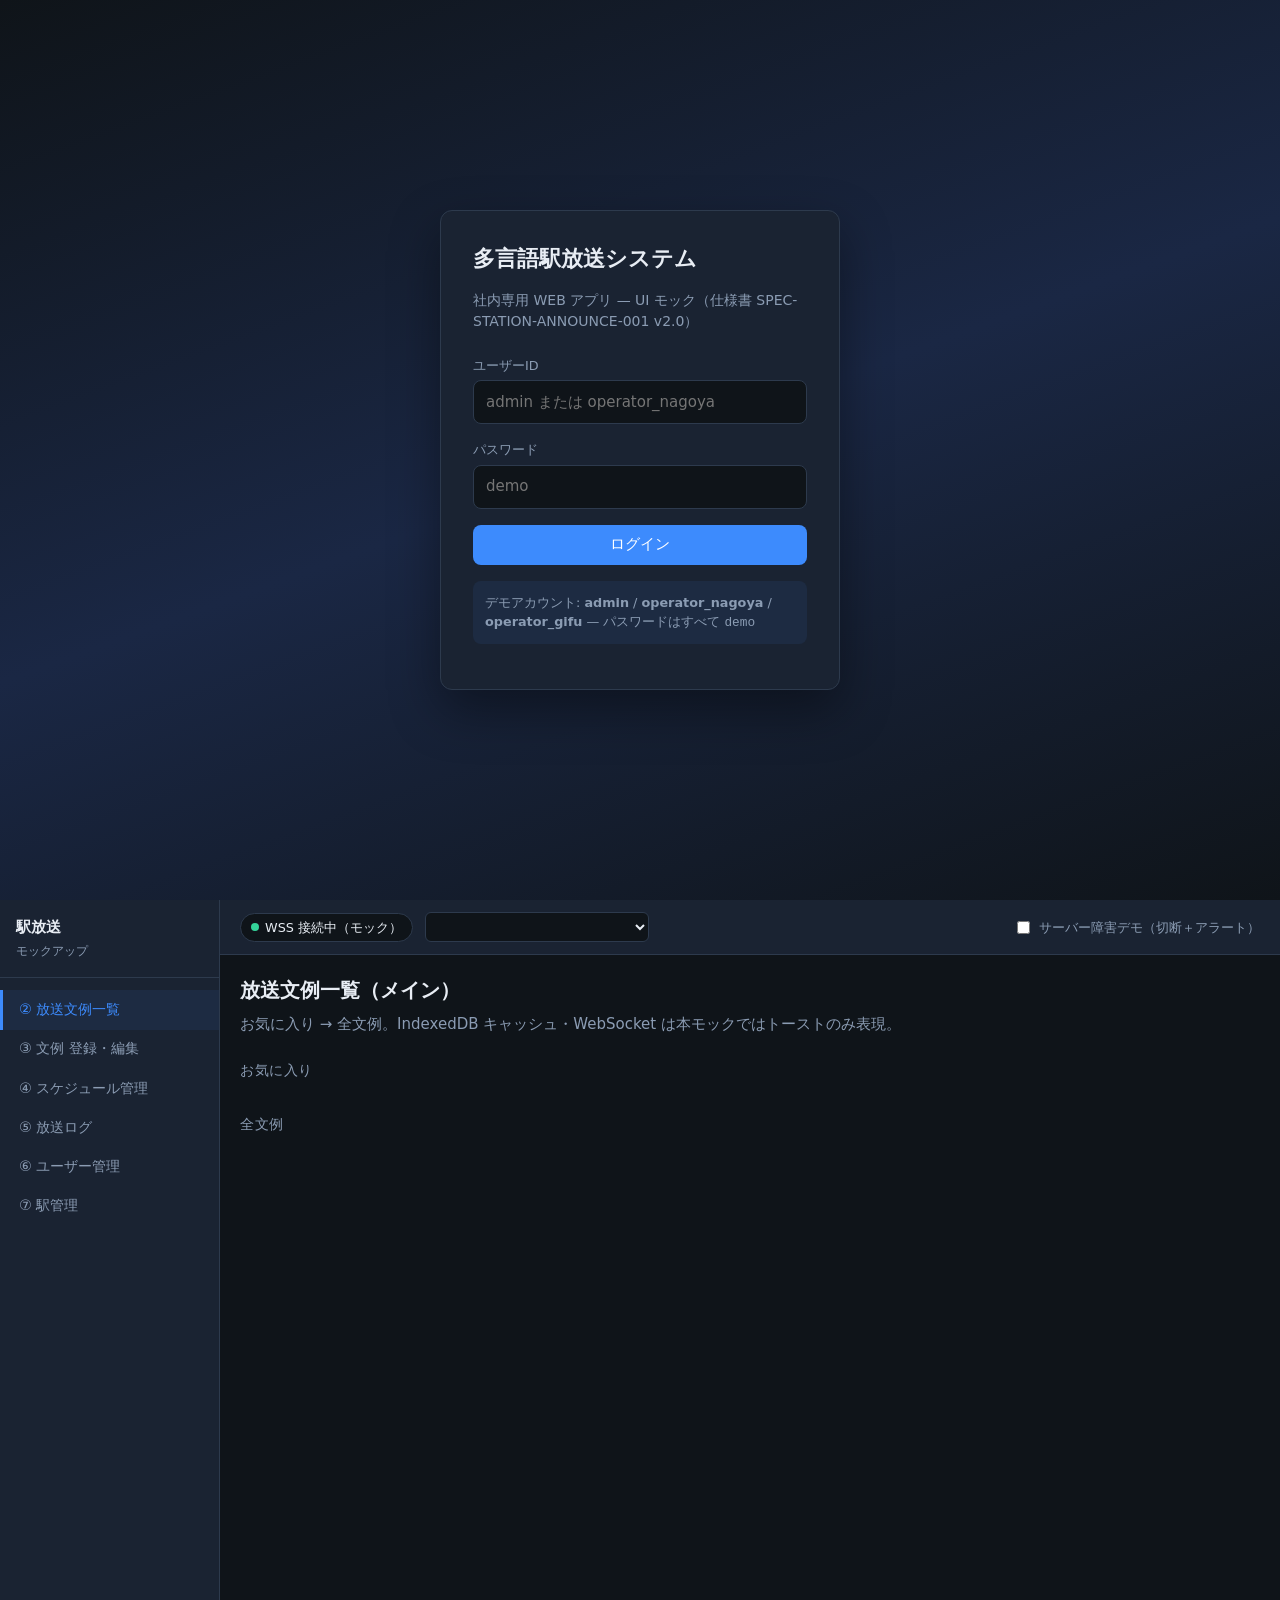
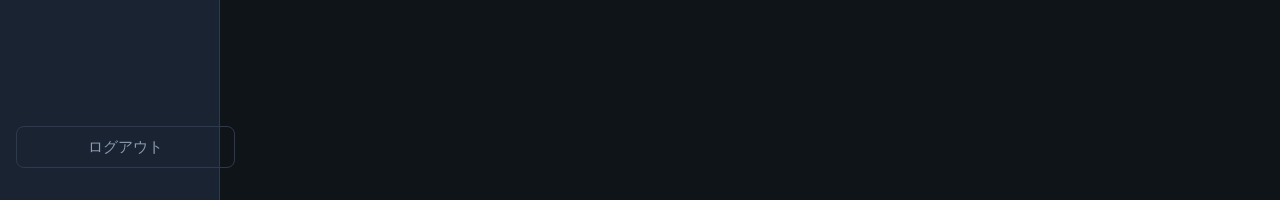
==== static/index.html @ 06a2d73e "first commit" ====
<!DOCTYPE html>
<html lang="ja">
  <head>
    <meta charset="utf-8" />
    <meta name="viewport" content="width=device-width, initial-scale=1" />
    <title>多言語駅放送（モック） — SPEC v2.0</title>
    <link rel="stylesheet" href="css/styles.css" />
  </head>
  <body>
    <div id="login-page" class="login-page">
      <div class="login-card">
        <h1>多言語駅放送システム</h1>
        <p class="sub">社内専用 WEB アプリ — UI モック（仕様書 SPEC-STATION-ANNOUNCE-001 v2.0）</p>
        <form id="form-login">
          <div class="form-group">
            <label for="login-user">ユーザーID</label>
            <input id="login-user" name="user" autocomplete="username" required placeholder="admin または operator_nagoya" />
          </div>
          <div class="form-group">
            <label for="login-pass">パスワード</label>
            <input id="login-pass" type="password" name="pass" autocomplete="current-password" required placeholder="demo" />
          </div>
          <button type="submit" class="btn btn-primary btn-block">ログイン</button>
        </form>
        <div id="audio-enable" class="audio-enable">
          <p>初回ログイン後: スケジュール放送のためブラウザの音声を有効にしてください（仕様 4.2 ①）。</p>
          <button type="button" id="btn-audio-enable" class="btn btn-secondary btn-block">音声を有効にする</button>
        </div>
        <p class="hint">
          デモアカウント: <strong>admin</strong> / <strong>operator_nagoya</strong> / <strong>operator_gifu</strong> — パスワードはすべて
          <code>demo</code>
        </p>
      </div>
    </div>

    <div id="app-shell" class="app-shell" hidden>
      <aside class="sidebar">
        <div class="brand">
          <strong>駅放送</strong>
          <span>モックアップ</span>
        </div>
        <a href="#" class="nav-item active" data-view="main">② 放送文例一覧</a>
        <a href="#" class="nav-item admin-only" data-view="broadcast-edit">③ 文例 登録・編集</a>
        <a href="#" class="nav-item" data-view="schedules">④ スケジュール管理</a>
        <a href="#" class="nav-item" data-view="logs">⑤ 放送ログ</a>
        <a href="#" class="nav-item admin-only" data-view="users">⑥ ユーザー管理</a>
        <a href="#" class="nav-item admin-only" data-view="stations">⑦ 駅管理</a>
        <div style="flex:1"></div>
        <p id="nav-user-label" style="padding:0 1rem;font-size:0.8rem;color:var(--muted);margin:0.5rem 0"></p>
        <button type="button" id="btn-logout" class="btn btn-ghost btn-block logout">ログアウト</button>
      </aside>

      <div class="main-area">
        <div class="top-bar">
          <div id="ws-pill" class="ws-pill">
            <span class="dot"></span>
            <span>WSS</span>
          </div>
          <select id="main-station" class="station-select lang-select" style="min-width:14rem" title="駅選択"></select>
          <div class="demo-controls">
            <label><input type="checkbox" id="demo-ws-fail" /> サーバー障害デモ（切断＋アラート）</label>
          </div>
        </div>
        <div id="alert-banner" class="alert-banner">
          サーバーに接続できません。スケジュール放送は停止中です。即時放送はローカルキャッシュの範囲で利用可能です。
        </div>

        <main class="content">
          <section id="view-main" class="view active">
            <h2>放送文例一覧（メイン）</h2>
            <p class="meta" style="margin-top:-0.5rem;color:var(--muted)">
              お気に入り → 全文例。IndexedDB キャッシュ・WebSocket は本モックではトーストのみ表現。
            </p>
            <p class="section-title">お気に入り</p>
            <div id="favorites-list" class="card-grid two"></div>
            <p class="section-title">全文例</p>
            <div id="all-broadcasts-list" class="card-grid two"></div>
          </section>

          <section id="view-broadcast-edit" class="view">
            <h2>放送文例 登録・編集（管理者）</h2>
            <div class="card" style="max-width:720px">
              <div class="form-group">
                <label>駅</label>
                <select id="edit-station-scope">
                  <option value="">全駅共通</option>
                  <option value="1">名古屋駅専用</option>
                  <option value="2">岐阜駅専用</option>
                </select>
              </div>
              <div class="form-group">
                <label for="edit-title">管理用タイトル</label>
                <input id="edit-title" placeholder="例: 終電のご案内" />
              </div>
              <div class="form-group">
                <label for="edit-text-ja">日本語テキスト</label>
                <textarea id="edit-text-ja" placeholder="日本語の放送文を入力"></textarea>
              </div>
              <button type="button" id="btn-translate" class="btn btn-secondary">翻訳（Translate モック）</button>
              <div class="form-group" style="margin-top:1rem">
                <label for="edit-text-en">英語</label>
                <textarea id="edit-text-en"></textarea>
              </div>
              <div class="form-group">
                <label for="edit-text-ko">韓国語</label>
                <textarea id="edit-text-ko"></textarea>
              </div>
              <div class="form-group">
                <label for="edit-text-zh">中国語（マンダリン）</label>
                <textarea id="edit-text-zh"></textarea>
              </div>
              <div style="display:flex;flex-wrap:wrap;gap:0.5rem;margin-top:0.5rem">
                <button type="button" id="btn-tts" class="btn btn-primary">音声生成（Polly→S3 モック）</button>
                <button type="button" class="btn btn-ghost btn-sm btn-preview" data-lang="ja-JP Kazuha">JA 試聴</button>
                <button type="button" class="btn btn-ghost btn-sm btn-preview" data-lang="en-US Joanna">EN 試聴</button>
                <button type="button" class="btn btn-ghost btn-sm btn-preview" data-lang="ko-KR Seoyeon">KO 試聴</button>
                <button type="button" class="btn btn-ghost btn-sm btn-preview" data-lang="cmn-CN Zhiyu">ZH 試聴</button>
              </div>
              <div style="margin-top:1rem;display:flex;justify-content:flex-end">
                <button type="button" id="btn-broadcast-save" class="btn btn-primary">この内容で放送文を登録（モック）</button>
              </div>
            </div>
          </section>

          <section id="view-schedules" class="view">
            <h2>スケジュール管理</h2>
            <p class="meta" style="margin-top:-0.5rem;color:var(--muted)">JST / once・weekly・interval 排他（仕様 5.3）。APScheduler・WSS はモック。</p>
            <div class="card" style="margin-bottom:1rem;overflow:auto">
              <div class="toolbar" style="padding:0 0 0.5rem 0">
                <label style="color:var(--muted);font-size:0.875rem;margin-right:0.5rem">駅フィルタ</label>
                <select id="sch-station-filter" class="station-select lang-select" style="min-width:12rem">
                  <option value="">全駅</option>
                </select>
              </div>
              <table class="data">
                <thead>
                  <tr>
                    <th>駅</th>
                    <th>文例</th>
                    <th>タイプ</th>
                    <th>内容</th>
                    <th>状態</th>
                    <th>操作</th>
                  </tr>
                </thead>
                <tbody id="schedules-tbody"></tbody>
              </table>
            </div>
            <h3 style="font-size:1rem;margin-bottom:0.75rem">新規追加（フォームのみ）</h3>
            <form id="form-schedule" class="card schedule-form" style="max-width:640px">
              <div class="form-group">
                <label>放送文例</label>
                <select id="sch-broadcast"></select>
              </div>
              <div class="form-group">
                <label for="sch-type">放送タイプ</label>
                <select id="sch-type">
                  <option value="once">一度限り</option>
                  <option value="interval">間隔指定</option>
                </select>
              </div>
              <div id="grp-once" class="form-group">
                <label>指定日時（JST）</label>
                <input type="datetime-local" />
              </div>
              <div id="grp-weekly" class="form-group" style="display:none">
                <label>曜日</label>
                <div id="weekly-days-row" style="display:flex;flex-wrap:wrap;gap:0.5rem;margin-bottom:0.35rem">
                  <label><input type="checkbox" value="mon" /> 月</label>
                  <label><input type="checkbox" value="tue" /> 火</label>
                  <label><input type="checkbox" value="wed" /> 水</label>
                  <label><input type="checkbox" value="thu" /> 木</label>
                  <label><input type="checkbox" value="fri" /> 金</label>
                  <label><input type="checkbox" value="sat" /> 土</label>
                  <label><input type="checkbox" value="sun" /> 日</label>
                </div>
                <div style="display:flex;flex-wrap:wrap;gap:0.5rem;margin-bottom:0.5rem;font-size:0.8rem">
                  <button type="button" id="btn-weekdays-all" class="btn btn-ghost btn-sm">平日すべて</button>
                  <button type="button" id="btn-weekend-all" class="btn btn-ghost btn-sm">土日すべて</button>
                </div>
                <label style="margin-top:0.5rem">放送時刻</label>
                <input type="time" id="weekly-time" value="09:00" />
              </div>
              <div id="grp-interval" class="form-group" style="display:none">
                <label>曜日</label>
                <div id="interval-days-row" style="display:flex;flex-wrap:wrap;gap:0.5rem;margin-bottom:0.35rem">
                  <label><input type="checkbox" value="mon" /> 月</label>
                  <label><input type="checkbox" value="tue" /> 火</label>
                  <label><input type="checkbox" value="wed" /> 水</label>
                  <label><input type="checkbox" value="thu" /> 木</label>
                  <label><input type="checkbox" value="fri" /> 金</label>
                  <label><input type="checkbox" value="sat" /> 土</label>
                  <label><input type="checkbox" value="sun" /> 日</label>
                </div>
                <div style="display:flex;flex-wrap:wrap;gap:0.5rem;margin-bottom:0.5rem;font-size:0.8rem">
                  <button type="button" id="btn-int-weekdays-all" class="btn btn-ghost btn-sm">平日すべて</button>
                  <button type="button" id="btn-int-weekend-all" class="btn btn-ghost btn-sm">土日すべて</button>
                </div>
                <div class="row two">
                  <div class="form-group">
                    <label>開始時刻</label>
                    <input type="time" id="interval-start" value="09:00" />
                  </div>
                  <div class="form-group">
                    <label>終了時刻</label>
                    <input type="time" id="interval-end" value="17:00" />
                  </div>
                </div>
                <div class="form-group">
                  <label>何分ごと</label>
                  <input type="number" id="interval-min" min="1" value="60" />
                </div>
              </div>
              <div id="grp-period" class="row two" style="display:grid;gap:0.75rem">
                <div class="form-group">
                  <label>有効開始日</label>
                  <input type="date" />
                </div>
                <div class="form-group">
                  <label>有効終了日</label>
                  <input type="date" />
                </div>
              </div>
              <button type="submit" class="btn btn-primary">追加（モック）</button>
            </form>
          </section>

          <section id="view-logs" class="view">
            <h2>放送ログ</h2>
            <div class="toolbar">
              <label style="color:var(--muted);font-size:0.875rem">日付フィルタ</label>
              <input type="date" id="log-date" />
            </div>
            <div class="card" style="overflow:auto">
              <table class="data">
                <thead>
                  <tr>
                    <th>駅</th>
                    <th>文例</th>
                    <th>放送日時</th>
                    <th>ステータス</th>
                  </tr>
                </thead>
                <tbody id="logs-tbody"></tbody>
              </table>
            </div>
            <p class="hint" style="margin-top:1rem">3ヶ月保持・日次削除は本番のみ（仕様 3.8）。</p>
          </section>

          <section id="view-users" class="view">
            <h2>ユーザー管理（管理者）</h2>
            <div class="card" style="overflow:auto">
              <table class="data">
                <thead>
                  <tr>
                    <th>ユーザーID</th>
                    <th>ロール</th>
                    <th>所属駅</th>
                    <th>操作</th>
                  </tr>
                </thead>
                <tbody id="users-tbody"></tbody>
              </table>
            </div>
            <p class="hint" style="margin-top:1rem">bcrypt + JWT は本番実装。ここは一覧モックのみ。</p>
          </section>

          <section id="view-stations" class="view">
            <h2>駅管理（管理者）</h2>
            <div class="card" style="overflow:auto">
              <table class="data">
                <thead>
                  <tr>
                    <th>駅名</th>
                    <th>状態</th>
                    <th>操作</th>
                  </tr>
                </thead>
                <tbody id="stations-tbody"></tbody>
              </table>
            </div>
          </section>
        </main>
      </div>
    </div>

    <div id="toast-area" class="toast-area" aria-live="polite"></div>

    <script src="js/mock-data.js"></script>
    <script src="js/app.js"></script>
  </body>
</html>
---- static/css/styles.css ----
:root {
  --bg: #0f1419;
  --surface: #1a2332;
  --border: #2d3a4d;
  --text: #e8edf4;
  --muted: #8b9cb3;
  --accent: #3d8bfd;
  --accent-dim: #2563c9;
  --success: #34d399;
  --warn: #fbbf24;
  --danger: #f87171;
  --font: "Hiragino Sans", "Hiragino Kaku Gothic ProN", "Noto Sans JP", system-ui, sans-serif;
}

* {
  box-sizing: border-box;
}

body {
  margin: 0;
  min-height: 100vh;
  font-family: var(--font);
  background: var(--bg);
  color: var(--text);
  font-size: 15px;
  line-height: 1.5;
}

a {
  color: var(--accent);
  text-decoration: none;
}

a:hover {
  text-decoration: underline;
}

.login-page {
  min-height: 100vh;
  display: flex;
  align-items: center;
  justify-content: center;
  padding: 1.5rem;
  background: linear-gradient(160deg, #0f1419 0%, #1a2744 50%, #0f1419 100%);
}

.login-card {
  width: 100%;
  max-width: 400px;
  background: var(--surface);
  border: 1px solid var(--border);
  border-radius: 12px;
  padding: 2rem;
  box-shadow: 0 20px 50px rgba(0, 0, 0, 0.4);
}

.login-card h1 {
  margin: 0 0 0.25rem;
  font-size: 1.35rem;
  font-weight: 600;
}

.login-card .sub {
  color: var(--muted);
  font-size: 0.875rem;
  margin-bottom: 1.5rem;
}

.form-group {
  margin-bottom: 1rem;
}

.form-group label {
  display: block;
  font-size: 0.8rem;
  color: var(--muted);
  margin-bottom: 0.35rem;
}

.form-group input,
.form-group select,
.form-group textarea {
  width: 100%;
  padding: 0.6rem 0.75rem;
  border: 1px solid var(--border);
  border-radius: 8px;
  background: var(--bg);
  color: var(--text);
  font: inherit;
}

.form-group textarea {
  min-height: 88px;
  resize: vertical;
}

.btn {
  display: inline-flex;
  align-items: center;
  justify-content: center;
  gap: 0.35rem;
  padding: 0.55rem 1rem;
  border: none;
  border-radius: 8px;
  font: inherit;
  font-weight: 500;
  cursor: pointer;
  transition: background 0.15s, opacity 0.15s;
}

.btn:disabled {
  opacity: 0.5;
  cursor: not-allowed;
}

.btn-primary {
  background: var(--accent);
  color: #fff;
}

.btn-primary:hover:not(:disabled) {
  background: var(--accent-dim);
}

.btn-secondary {
  background: var(--border);
  color: var(--text);
}

.btn-secondary:hover:not(:disabled) {
  filter: brightness(1.1);
}

.btn-ghost {
  background: transparent;
  color: var(--muted);
  border: 1px solid var(--border);
}

.btn-sm {
  padding: 0.35rem 0.65rem;
  font-size: 0.85rem;
}

.btn-block {
  width: 100%;
}

.hint {
  margin-top: 1rem;
  padding: 0.75rem;
  background: rgba(61, 139, 253, 0.08);
  border-radius: 8px;
  font-size: 0.8rem;
  color: var(--muted);
}

.app-shell {
  display: flex;
  min-height: 100vh;
}

.sidebar {
  width: 220px;
  flex-shrink: 0;
  display: flex;
  flex-direction: column;
  min-height: 100vh;
  background: var(--surface);
  border-right: 1px solid var(--border);
  padding: 1rem 0;
}

.sidebar .brand {
  padding: 0 1rem 1rem;
  border-bottom: 1px solid var(--border);
  margin-bottom: 0.75rem;
}

.sidebar .brand strong {
  display: block;
  font-size: 0.95rem;
}

.sidebar .brand span {
  font-size: 0.75rem;
  color: var(--muted);
}

.nav-item {
  display: block;
  padding: 0.55rem 1rem;
  color: var(--muted);
  font-size: 0.9rem;
  border-left: 3px solid transparent;
}

.nav-item:hover {
  color: var(--text);
  background: rgba(255, 255, 255, 0.04);
  text-decoration: none;
}

.nav-item.active {
  color: var(--accent);
  border-left-color: var(--accent);
  background: rgba(61, 139, 253, 0.08);
}

.nav-item.admin-only.hidden {
  display: none;
}

.sidebar .logout {
  margin: 1rem;
  margin-top: auto;
}

.main-area {
  flex: 1;
  display: flex;
  flex-direction: column;
  min-width: 0;
}

.top-bar {
  display: flex;
  flex-wrap: wrap;
  align-items: center;
  gap: 0.75rem;
  padding: 0.75rem 1.25rem;
  background: var(--surface);
  border-bottom: 1px solid var(--border);
}

.ws-pill {
  display: inline-flex;
  align-items: center;
  gap: 0.4rem;
  font-size: 0.8rem;
  padding: 0.25rem 0.6rem;
  border-radius: 999px;
  background: var(--bg);
  border: 1px solid var(--border);
}

.ws-pill .dot {
  width: 8px;
  height: 8px;
  border-radius: 50%;
  background: var(--success);
}

.ws-pill.disconnected .dot {
  background: var(--danger);
}

.alert-banner {
  display: none;
  padding: 0.65rem 1.25rem;
  background: rgba(248, 113, 113, 0.15);
  border-bottom: 1px solid var(--danger);
  color: #fecaca;
  font-size: 0.875rem;
}

.alert-banner.visible {
  display: block;
}

.content {
  padding: 1.25rem;
  flex: 1;
}

.view {
  display: none;
  max-width: 1100px;
}

.view.active {
  display: block;
}

.view h2 {
  margin: 0 0 1rem;
  font-size: 1.25rem;
  font-weight: 600;
}

.toolbar {
  display: flex;
  flex-wrap: wrap;
  gap: 0.75rem;
  align-items: center;
  margin-bottom: 1rem;
}

.station-select {
  min-width: 200px;
}

.card-grid {
  display: grid;
  gap: 0.75rem;
}

@media (min-width: 640px) {
  .card-grid.two {
    grid-template-columns: repeat(2, 1fr);
  }
}

.card {
  background: var(--surface);
  border: 1px solid var(--border);
  border-radius: 10px;
  padding: 1rem;
}

.card.favorite {
  border-color: rgba(61, 139, 253, 0.35);
}

.card h3 {
  margin: 0 0 0.35rem;
  font-size: 1rem;
}

.card .meta {
  font-size: 0.8rem;
  color: var(--muted);
  margin-bottom: 0.75rem;
}

.card .preview {
  font-size: 0.85rem;
  color: var(--muted);
  margin-bottom: 0.75rem;
  line-height: 1.45;
}

.card-actions {
  display: flex;
  flex-wrap: wrap;
  gap: 0.5rem;
  align-items: center;
}

.lang-select {
  font-size: 0.85rem;
  padding: 0.35rem 0.5rem;
  border-radius: 6px;
  border: 1px solid var(--border);
  background: var(--bg);
  color: var(--text);
}

.section-title {
  font-size: 0.85rem;
  color: var(--muted);
  text-transform: uppercase;
  letter-spacing: 0.04em;
  margin: 1.5rem 0 0.65rem;
}

.section-title:first-child {
  margin-top: 0;
}

.toast-area {
  position: fixed;
  bottom: 1rem;
  right: 1rem;
  z-index: 100;
  display: flex;
  flex-direction: column;
  gap: 0.5rem;
  max-width: 320px;
}

.toast {
  padding: 0.65rem 1rem;
  background: var(--surface);
  border: 1px solid var(--border);
  border-radius: 8px;
  font-size: 0.875rem;
  box-shadow: 0 8px 24px rgba(0, 0, 0, 0.35);
  animation: slideIn 0.2s ease;
}

@keyframes slideIn {
  from {
    opacity: 0;
    transform: translateY(8px);
  }
  to {
    opacity: 1;
    transform: translateY(0);
  }
}

table.data {
  width: 100%;
  border-collapse: collapse;
  font-size: 0.875rem;
}

table.data th,
table.data td {
  text-align: left;
  padding: 0.6rem 0.75rem;
  border-bottom: 1px solid var(--border);
}

table.data th {
  color: var(--muted);
  font-weight: 500;
}

.badge {
  display: inline-block;
  padding: 0.15rem 0.45rem;
  border-radius: 4px;
  font-size: 0.75rem;
  font-weight: 500;
}

.badge-success {
  background: rgba(52, 211, 153, 0.2);
  color: var(--success);
}

.badge-missed {
  background: rgba(248, 113, 113, 0.2);
  color: var(--danger);
}

.badge-admin {
  background: rgba(61, 139, 253, 0.2);
  color: var(--accent);
}

.toggle-row {
  display: flex;
  align-items: center;
  gap: 0.5rem;
}

.schedule-form .row {
  display: grid;
  gap: 0.75rem;
  margin-bottom: 0.75rem;
}

@media (min-width: 720px) {
  .schedule-form .row.two {
    grid-template-columns: 1fr 1fr;
  }
}

.audio-enable {
  margin-top: 1rem;
  padding: 1rem;
  background: rgba(251, 191, 36, 0.1);
  border: 1px solid rgba(251, 191, 36, 0.35);
  border-radius: 8px;
  display: none;
}

.audio-enable.visible {
  display: block;
}

.audio-enable p {
  margin: 0 0 0.75rem;
  font-size: 0.875rem;
  color: var(--warn);
}

.demo-controls {
  margin-left: auto;
  display: flex;
  align-items: center;
  gap: 0.5rem;
  font-size: 0.8rem;
  color: var(--muted);
}

.demo-controls label {
  display: flex;
  align-items: center;
  gap: 0.35rem;
  cursor: pointer;
}
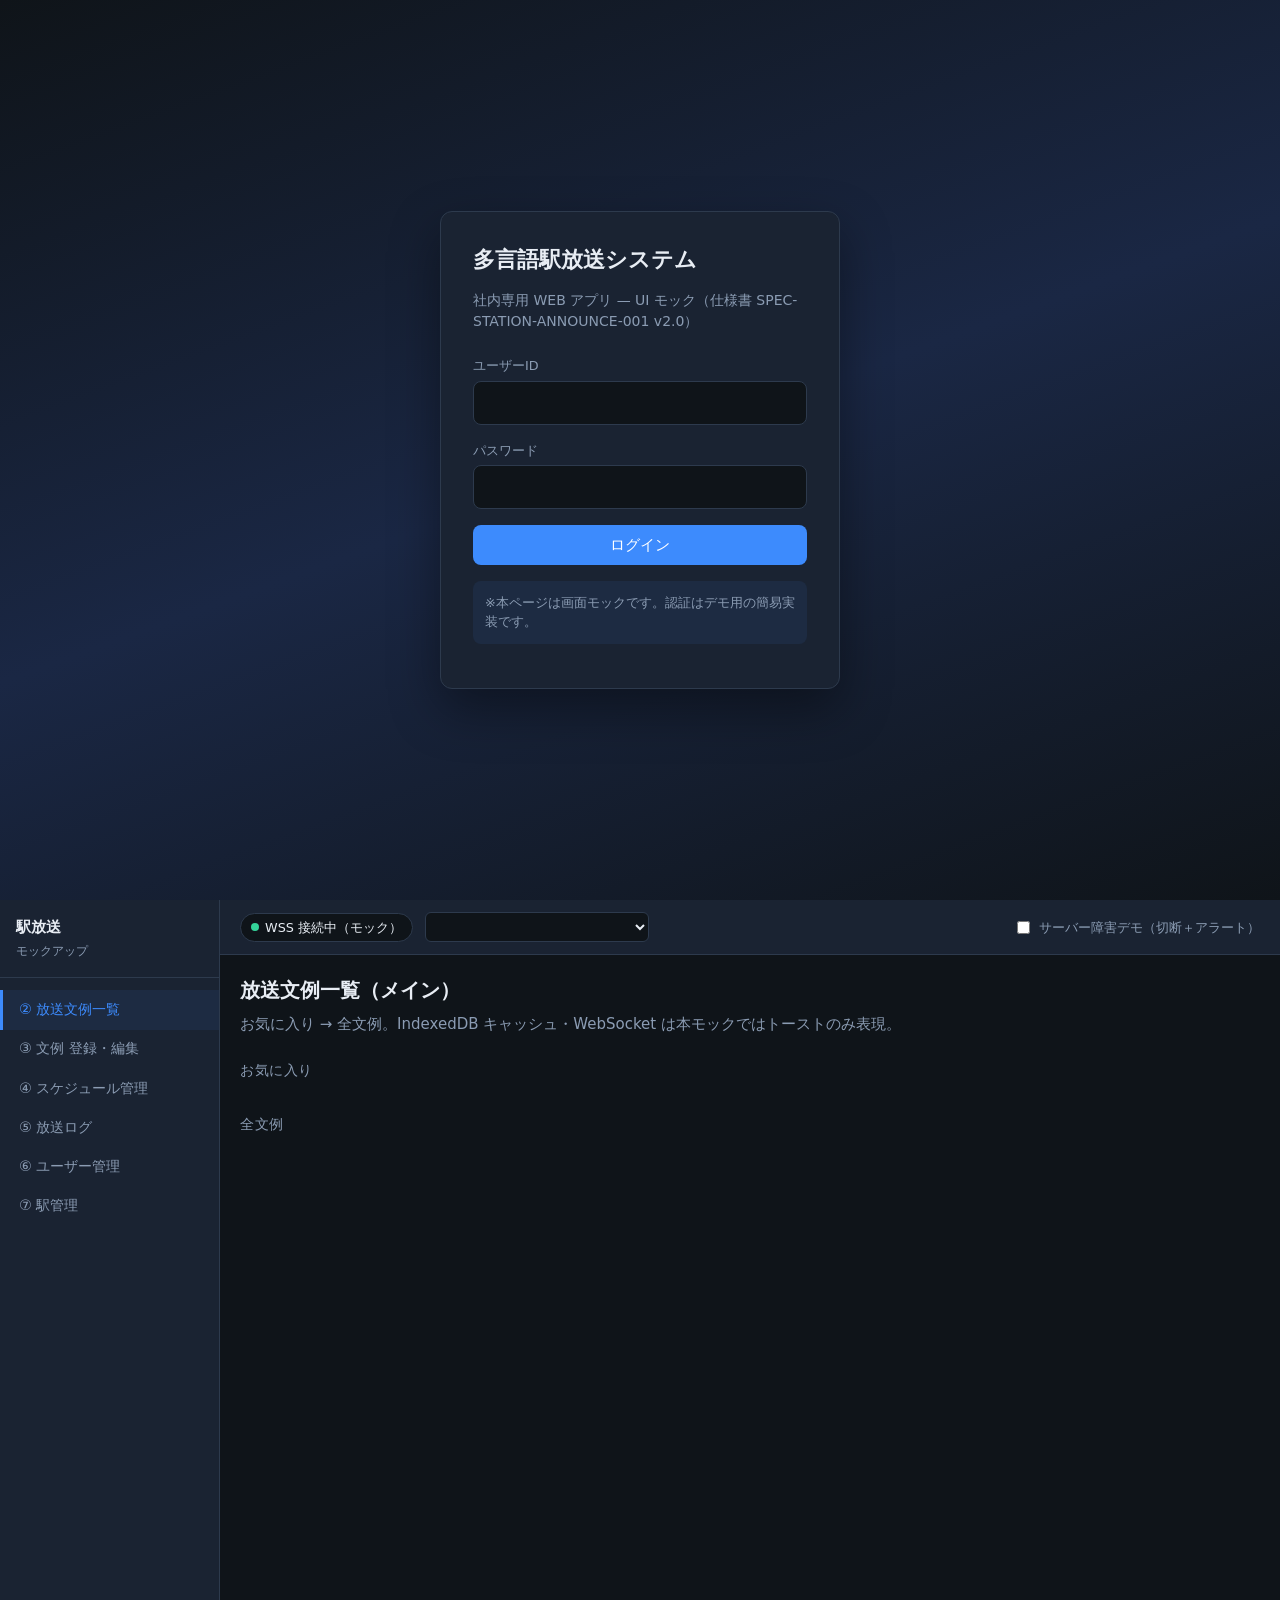
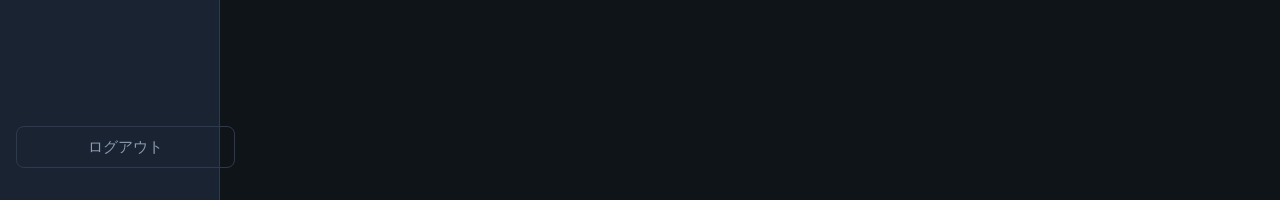
==== commit 7d3b345b: "bug fix" ====
--- a/static/index.html
+++ b/static/index.html
@@ -14,11 +14,11 @@
         <form id="form-login">
           <div class="form-group">
             <label for="login-user">ユーザーID</label>
-            <input id="login-user" name="user" autocomplete="username" required placeholder="admin または operator_nagoya" />
+            <input id="login-user" name="user" autocomplete="username" required />
           </div>
           <div class="form-group">
             <label for="login-pass">パスワード</label>
-            <input id="login-pass" type="password" name="pass" autocomplete="current-password" required placeholder="demo" />
+            <input id="login-pass" type="password" name="pass" autocomplete="current-password" required />
           </div>
           <button type="submit" class="btn btn-primary btn-block">ログイン</button>
         </form>
@@ -26,10 +26,7 @@
           <p>初回ログイン後: スケジュール放送のためブラウザの音声を有効にしてください（仕様 4.2 ①）。</p>
           <button type="button" id="btn-audio-enable" class="btn btn-secondary btn-block">音声を有効にする</button>
         </div>
-        <p class="hint">
-          デモアカウント: <strong>admin</strong> / <strong>operator_nagoya</strong> / <strong>operator_gifu</strong> — パスワードはすべて
-          <code>demo</code>
-        </p>
+        <p class="hint">※本ページは画面モックです。認証はデモ用の簡易実装です。</p>
       </div>
     </div>
 
